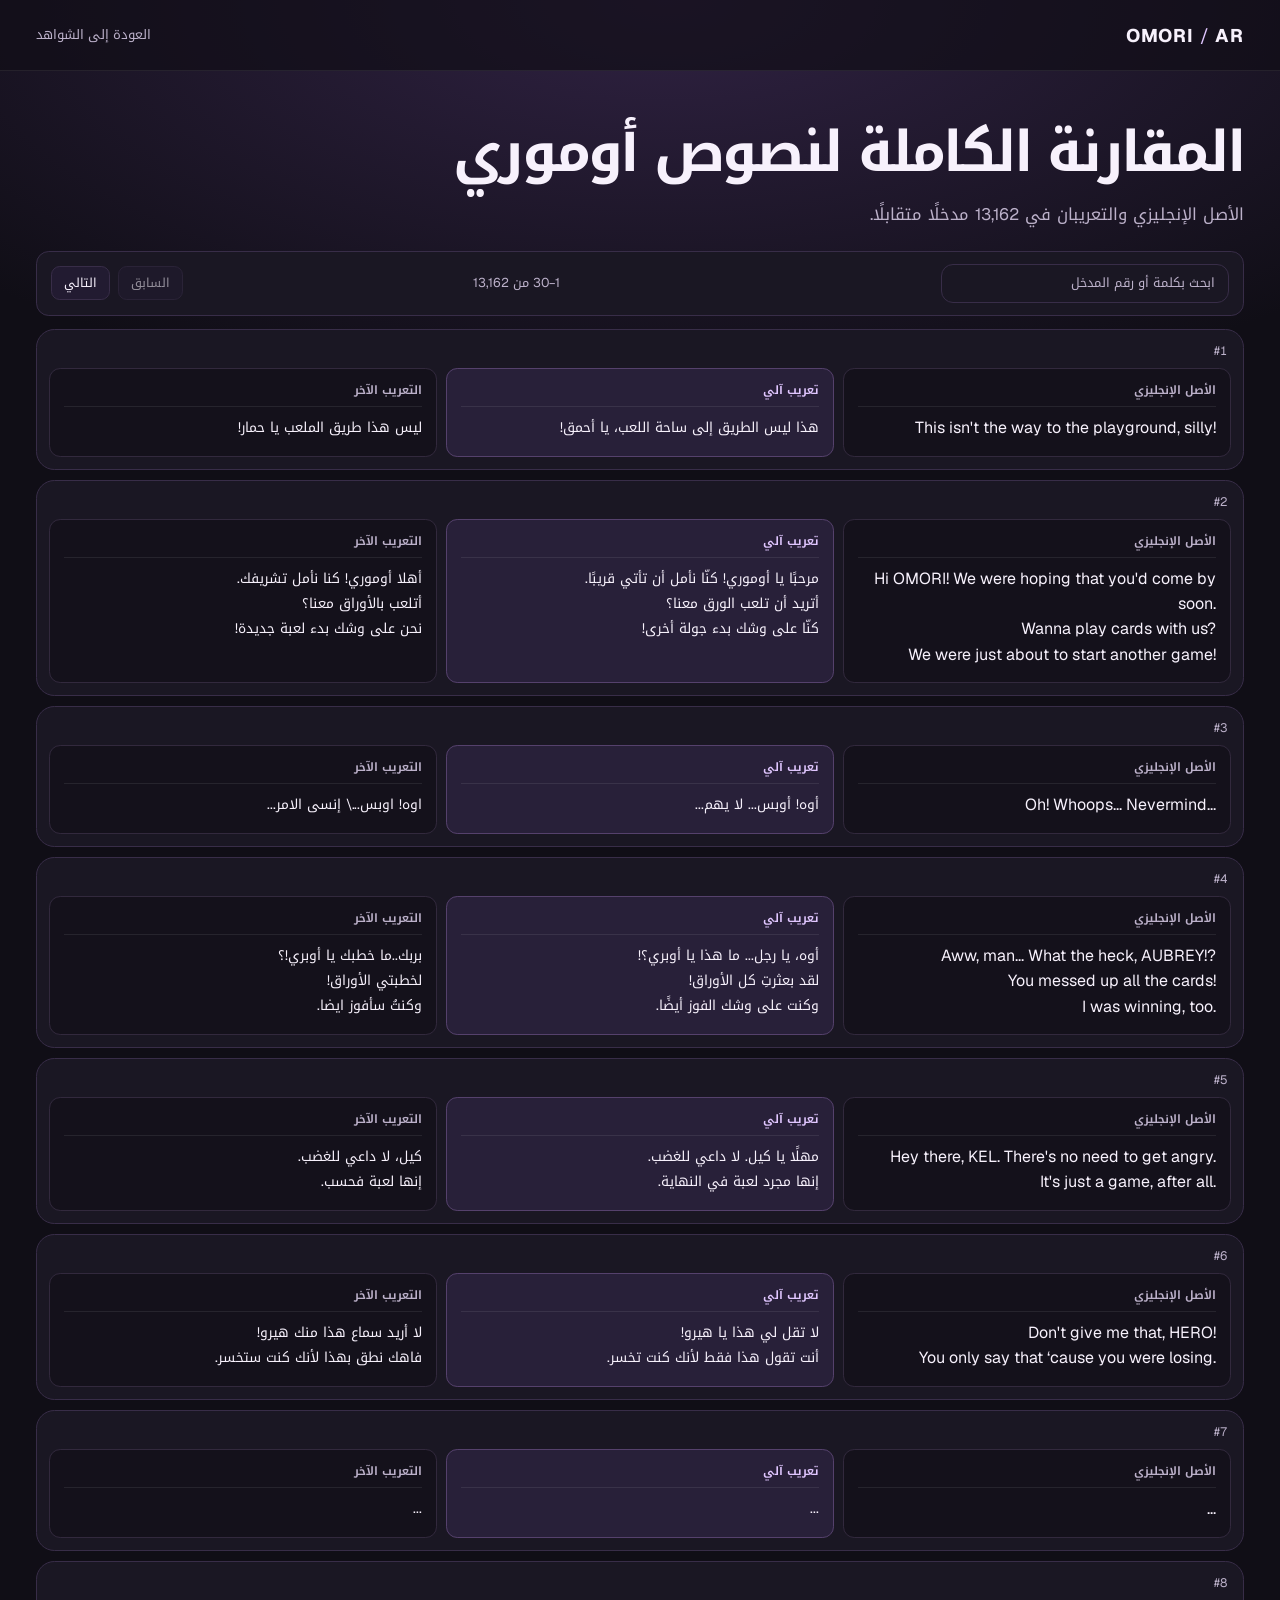
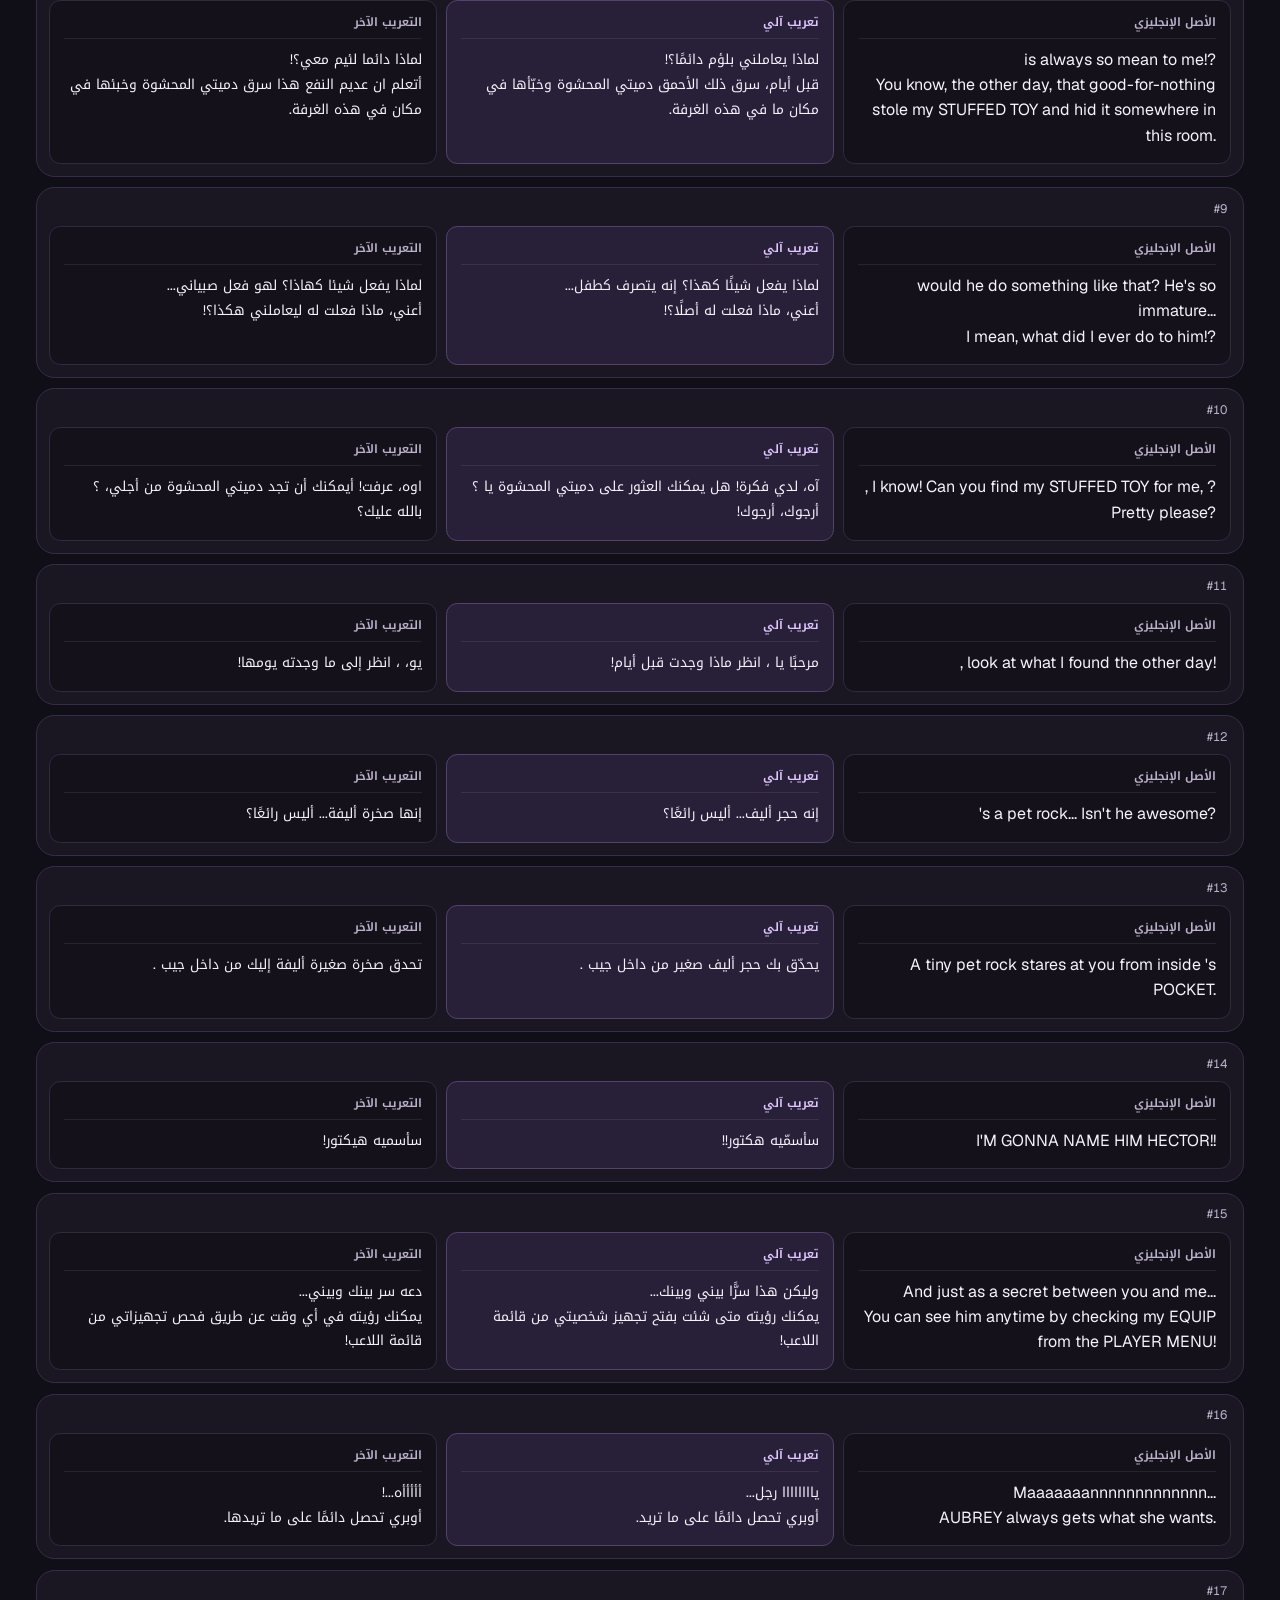
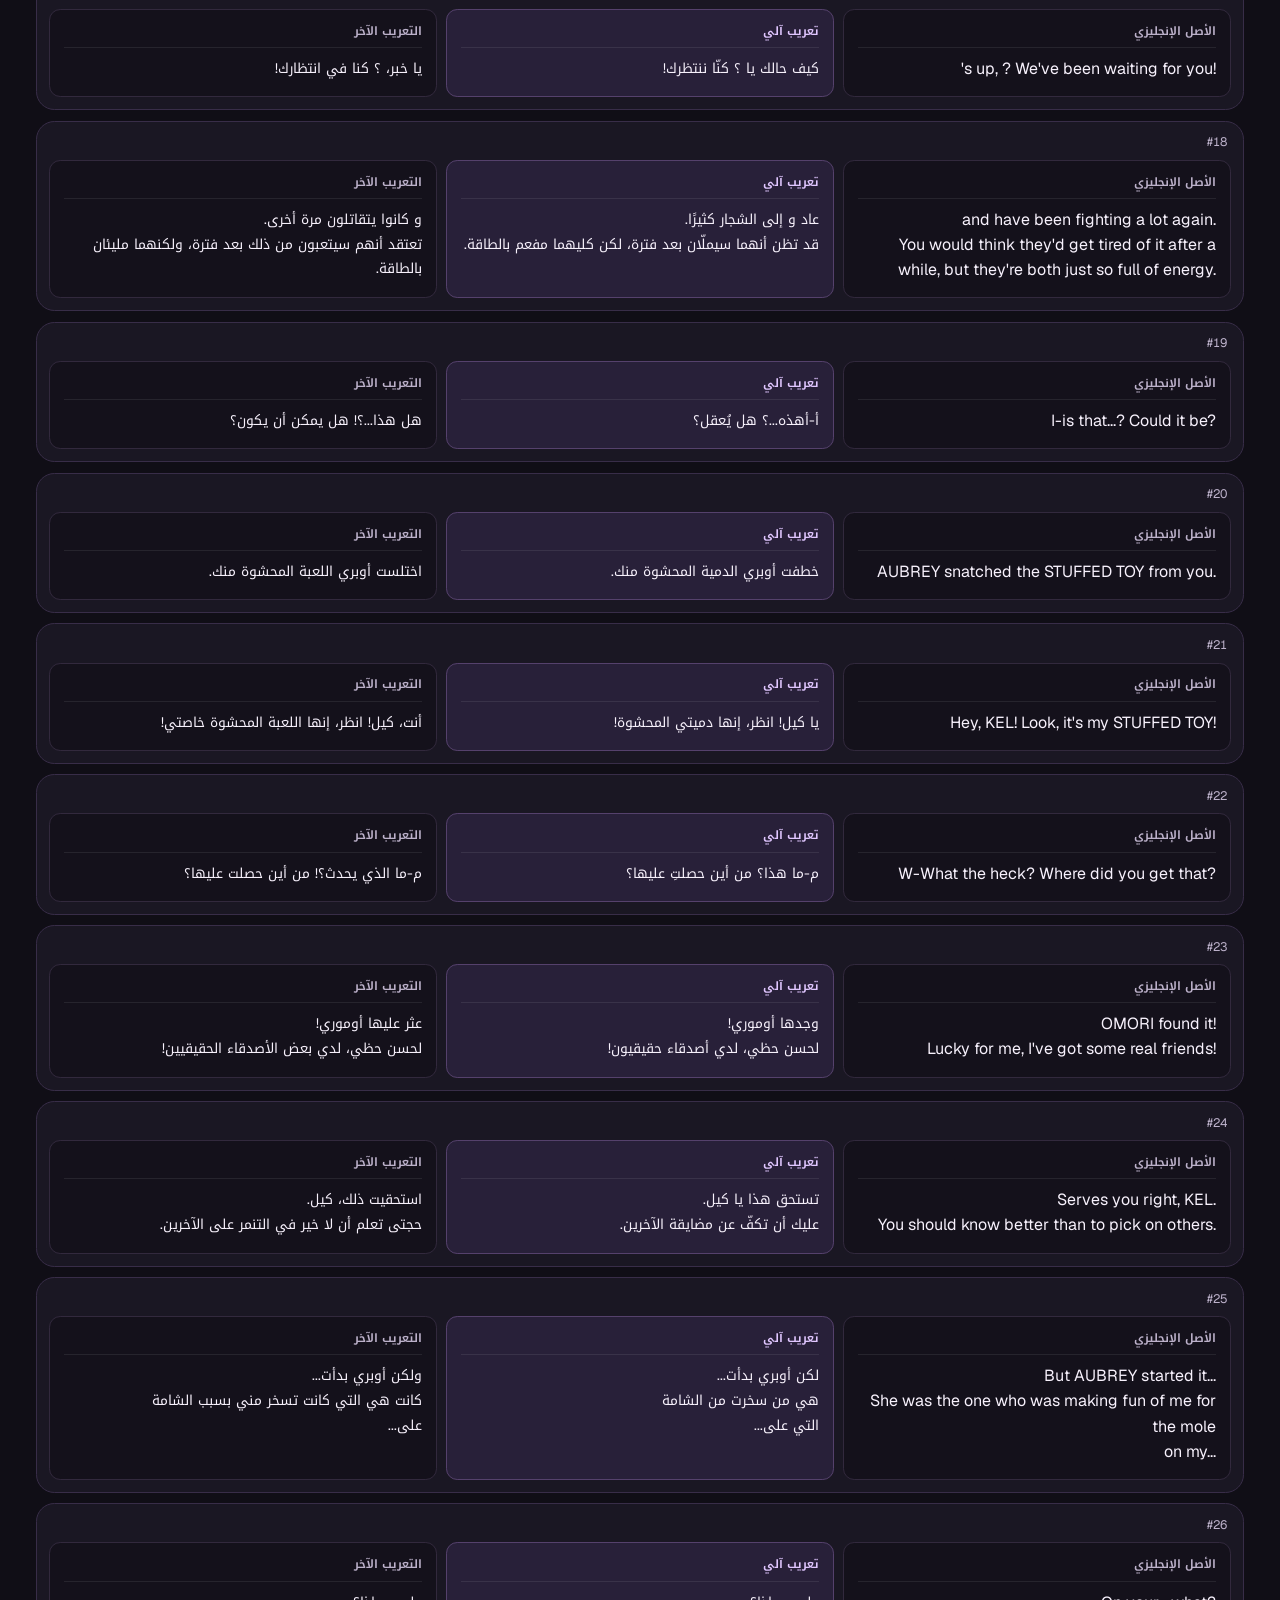
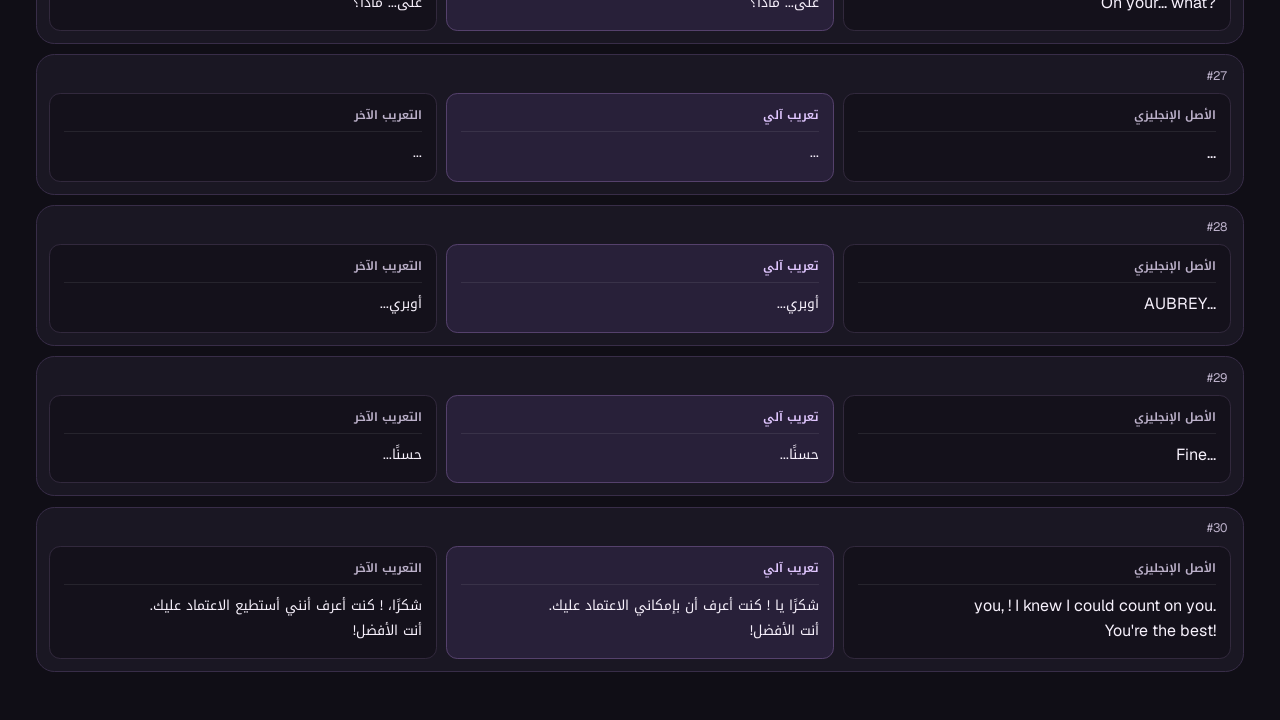
==== full-comparison.html @ 099963fe "Publish complete side-by-side OMORI comparison" ====
<!doctype html>
<html lang="ar" dir="rtl">
<head>
  <meta charset="utf-8">
  <meta name="viewport" content="width=device-width, initial-scale=1">
  <meta name="color-scheme" content="dark">
  <meta name="theme-color" content="#100e16">
  <meta name="description" content="قارن النص الإنجليزي والتعريبين الكاملين لأوموري مدخلًا بمدخل.">
  <title>المقارنة الكاملة لنصوص أوموري</title>
  <link rel="icon" type="image/webp" href="./omori.webp">
  <link rel="stylesheet" href="./site.css">
  <link rel="stylesheet" href="./language.css?v=71cc8d64e24a">
  <script type="module" src="./translation-reader.js?v=12373543cf02"></script>
</head>
<body>
  <a class="skip" href="#main">تخطّ إلى المحتوى</a>
  <header class="header">
    <div class="shell header-inner">
      <a class="wordmark" href="./" lang="en" dir="ltr">OMORI<span> / </span>AR</a>
      <nav aria-label="روابط المقارنة"><a href="./#examples">العودة إلى الشواهد</a></nav>
    </div>
  </header>
  <main id="main" class="shell full-comparison">
    <h1>المقارنة الكاملة لنصوص أوموري</h1>
    <p class="intro">الأصل الإنجليزي والتعريبان في <bdi>13,162</bdi> مدخلًا متقابلًا.</p>
    <section id="translation-reader" aria-label="مدخلات المقارنة" data-count="13162"
      data-english="./english.txt?v=31cb0bd887ad" data-machine="./machine-translation.txt?v=28615139e77d"
      data-other="./other-translation.txt?v=407d1eb62c1a">
      <div class="translation-controls">
        <label class="search">
          <span class="sr-only">ابحث في النصوص الثلاثة</span>
          <input type="search" id="translation-search" placeholder="ابحث بكلمة أو رقم المدخل" disabled>
        </label>
        <output id="translation-status" role="status">جارٍ تحميل النصوص…</output>
        <div class="translation-pagination" role="group" aria-label="التنقل بين صفحات النصوص">
          <button type="button" id="translation-prev" disabled>السابق</button>
          <button type="button" id="translation-next" disabled>التالي</button>
          <button type="button" id="translation-retry" hidden>إعادة المحاولة</button>
        </div>
      </div>
      <ol id="translation-rows" class="translation-rows" tabindex="-1" aria-label="النصوص المتقابلة"></ol>
      <noscript>
        <p>فعّل JavaScript للتصفّح جنبًا إلى جنب، أو افتح الملفات النصية.</p>
        <ul>
          <li><a href="./english.txt">الأصل الإنجليزي</a></li>
          <li><a href="./machine-translation.txt">تعريب آلي</a></li>
          <li><a href="./other-translation.txt">التعريب الآخر</a></li>
        </ul>
      </noscript>
    </section>
  </main>
</body>
</html>
---- site.css ----
@font-face {
  font-family: Kufi;
  src: url("./NotoKufiArabic.woff2") format("woff2");
  font-style: normal;
  font-weight: 100 900;
  font-display: swap;
}
@font-face {
  font-family: Geist;
  src: url("./Geist.woff2") format("woff2");
  font-style: normal;
  font-weight: 100 900;
  font-display: swap;
}
:root {
  color-scheme: dark;
  --bg: #100e16;
  --panel: #1a1723;
  --panel-light: #221b31;
  --line: #382d48;
  --ink: #f7f1fc;
  --muted: #bcb1ca;
  --accent: #e0c6ff;
  --sans: Kufi, Geist, system-ui, sans-serif;
  --latin: Geist, system-ui, sans-serif;
}
* { box-sizing: border-box; }
[hidden] { display: none !important; }
html { scroll-behavior: smooth; }
body {
  margin: 0;
  color: var(--ink);
  background: radial-gradient(ellipse 80% 28rem at 52% 0%, #302243 0, transparent 92%), var(--bg);
  font-family: var(--sans);
  line-height: 1.8;
}
a { color: inherit; }
button, input { font: inherit; }
button { cursor: pointer; }
:focus-visible { outline: 2px solid var(--accent); outline-offset: 4px; }
.shell { width: min(1220px, calc(100% - 72px)); margin-inline: auto; }
.skip { position: absolute; inset-inline-start: 16px; top: 12px; z-index: 3; transform: translateY(-150%); background: var(--ink); color: var(--bg); padding: .45rem .85rem; }
.skip:focus { transform: none; }
.header { border-bottom: 1px solid #ffffff13; background: #100e16b0; }
.header-inner { display: flex; align-items: center; justify-content: space-between; gap: 1rem; min-height: 70px; }
.wordmark { font: 750 1.15rem var(--latin); letter-spacing: .045em; text-decoration: none; white-space: nowrap; }
.wordmark span { color: var(--accent); font-weight: 400; }
.header nav { display: flex; gap: clamp(.75rem, 3vw, 1.8rem); font-size: .82rem; }
.header nav a { color: var(--muted); text-decoration: none; }
.header nav a:hover { color: var(--ink); }
.hero {
  display: grid;
  grid-template-columns: 1.1fr 1fr;
  gap: clamp(2rem, 5vw, 4.2rem);
  align-items: center;
  padding-block: clamp(2.8rem, 8vw, 6.4rem);
}
.eyebrow { width: fit-content; color: var(--accent); font: 700 .94rem var(--latin); letter-spacing: .22em; margin: 0 0 1rem; }
h1, h2, h3, h4, p { margin: 0; }
h1 { font-size: clamp(2.5rem, 5.6vw, 4.8rem); line-height: 1.32; letter-spacing: -.05em; text-wrap: balance; }
h1 span { color: var(--accent); display: block; }
.intro { max-width: 39rem; margin-block: 1.35rem 1.6rem; color: var(--muted); font-size: clamp(.91rem, 1.5vw, 1.04rem); }
.primary-link {
  display: inline-flex;
  align-items: center;
  gap: 1rem;
  border-radius: .8rem;
  padding: .68rem 1.13rem;
  color: #1b1127;
  background: var(--accent);
  text-decoration: none;
  font-size: .86rem;
  font-weight: 750;
}
.primary-link:hover { background: #f1dfff; }
.hero-aside { display: grid; grid-template-rows: auto auto; gap: .8rem; min-width: 0; }
.cover {
  display: block;
  width: 100%;
  height: auto;
  aspect-ratio: 16 / 8;
  object-fit: cover;
  object-position: center;
  border: 1px solid #554568;
  border-radius: 1.2rem;
  box-shadow: 0 20px 60px #0c071360;
}
.metric {
  display: grid;
  grid-template-columns: 1fr auto;
  align-items: center;
  gap: .1rem .9rem;
  padding: 1.1rem 1.25rem;
  border-radius: 1rem;
  border: 1px solid #4e3d65;
  background: linear-gradient(135deg, #292035, #1b1628);
}
.metric-label { font-size: .89rem; color: var(--ink); font-weight: 700; }
.metric-number { grid-row: span 2; font: 680 clamp(2.3rem, 4.8vw, 3.95rem)/1 var(--latin); letter-spacing: -.06em; color: var(--accent); }
.metric-number span { font-size: .62em; margin-left: .12em; }
.metric p, .metric a { color: var(--muted); font-size: .77rem; }
.metric a { justify-self: start; margin-top: .35rem; text-underline-offset: .18rem; }
.metric bdi, .entry, #count { font-variant-numeric: tabular-nums; }
.examples, .method { scroll-margin-top: 2rem; }
.section-head { display: flex; gap: 1rem; align-items: end; justify-content: space-between; border-top: 1px solid var(--line); padding-top: 2.4rem; margin-bottom: 1.25rem; }
h2 { font-size: clamp(1.5rem, 3vw, 2.28rem); line-height: 1.55; letter-spacing: -.035em; }
.section-note { color: var(--muted); font-size: .8rem; margin-top: .38rem; }
#count { color: var(--muted); white-space: nowrap; font-size: .8rem; padding-bottom: .2rem; }
.controls { display: flex; flex-wrap: wrap; align-items: center; justify-content: space-between; gap: .9rem; margin-bottom: 1.25rem; }
.filters { display: flex; flex-wrap: wrap; gap: .45rem; }
.filters button {
  padding: .35rem .7rem;
  border: 1px solid var(--line);
  border-radius: 1.1rem;
  background: #1b1723;
  color: var(--muted);
  font-size: .75rem;
}
.filters button:hover { border-color: var(--accent); }
.filters button[aria-pressed="true"] { background: var(--accent); color: #221631; border-color: var(--accent); font-weight: 700; }
.search input {
  width: min(18rem, 100%);
  padding: .43rem .8rem;
  background: var(--panel);
  border: 1px solid var(--line);
  color: var(--ink);
  border-radius: .75rem;
  font-size: .8rem;
}
.search input::placeholder { color: var(--muted); opacity: 1; }
.sr-only { position: absolute; width: 1px; height: 1px; padding: 0; overflow: hidden; clip-path: inset(50%); white-space: nowrap; }
#cards { display: grid; gap: .95rem; }
.card { border: 1px solid var(--line); border-radius: 1.15rem; background: var(--panel); scroll-margin-top: 1.2rem; overflow: hidden; }
.card:target { border-color: var(--accent); }
.card-head { display: flex; align-items: center; justify-content: space-between; flex-wrap: wrap; gap: .35rem 1rem; padding: 1.05rem 1.2rem .9rem; }
.category { color: var(--accent); font-size: .72rem; font-weight: 600; }
h3 { margin-top: .12rem; font-size: 1.18rem; line-height: 1.55; }
.entry { color: var(--muted); font-size: .77rem; text-decoration: none; }
.entry:hover { color: var(--accent); text-decoration: underline; }
.quotes { display: grid; grid-template-columns: repeat(3, minmax(0, 1fr)); gap: .55rem; padding-inline: .75rem; }
.quote { min-width: 0; padding: .8rem .88rem .95rem; border-radius: .7rem; background: #14111b; border: 1px solid #32293d; }
.quote-h { background: #282039; border-color: #55416c; }
.quote h4 { color: var(--muted); font-size: .72rem; font-weight: 650; margin: 0 0 .6rem; padding-bottom: .43rem; border-bottom: 1px solid #ffffff14; }
.quote-h h4 { color: var(--accent); }
.lines { display: grid; gap: .55rem; font-size: .86rem; }
.lines p { white-space: pre-line; overflow-wrap: anywhere; }
.lines p + p { border-top: 1px solid #ffffff12; padding-top: .55rem; }
.lines[lang="en"] { font: 400 1rem/1.57 var(--latin); }
.reason { color: var(--muted); font-size: .82rem; margin: .8rem 1.2rem 1rem; }
.reason strong { color: var(--ink); font-weight: 700; margin-inline-end: .4rem; }
.empty { color: var(--muted); padding: 2rem 1rem; text-align: center; border: 1px dashed var(--line); border-radius: 1rem; }
.method { margin-block: 3.4rem 1.8rem; display: flex; align-items: start; justify-content: space-between; gap: 1.2rem; background: var(--panel); border: 1px solid var(--line); border-radius: 1.2rem; padding: clamp(1.05rem, 3vw, 2rem); }
.method p { max-width: 62rem; margin-top: .6rem; color: var(--muted); font-size: .88rem; }
.method strong { color: var(--accent); }
.method .section-note { font-size: .76rem; }
.method a { white-space: nowrap; color: var(--accent); font-size: .78rem; text-underline-offset: .2rem; }
.footer { padding-block: 1.1rem 1.8rem; font-size: .74rem; color: var(--muted); }
@media (max-width: 760px) {
  .shell { width: calc(100% - 32px); }
  .hero { grid-template-columns: 1fr; gap: 1.6rem; }
  h1 span { display: inline; }
  .hero-aside { grid-template-columns: minmax(0, 1fr) minmax(0, 1.15fr); grid-template-rows: 1fr; }
  .cover { aspect-ratio: auto; height: 100%; max-height: 180px; }
  .metric { grid-template-columns: 1fr; gap: .4rem; padding: .85rem; }
  .metric-number { grid-row: auto; }
  .metric-label { font-size: .72rem; }
  .metric a, .metric p { font-size: .68rem; }
  .quotes { grid-template-columns: 1fr; }
  .method { flex-direction: column; }
}
@media (max-width: 360px) {
  .header-inner { gap: .45rem; }
  .header nav { gap: .65rem; font-size: .7rem; }
  .wordmark { font-size: .95rem; }
  .hero-aside { grid-template-columns: 1fr; }
  .metric { grid-template-columns: 1fr auto; }
  .metric-number { grid-row: span 2; }
}
@media (prefers-reduced-motion: reduce) {
  html { scroll-behavior: auto; }
}
---- language.css ----
.quote-a { background: #231923; border-color: #674056; }
.quote-a h4 { color: #f9bfd6; }
.quote .error {
  color: #ffedf4;
  background: #7f2e54;
  border-bottom: 2px solid #ffa7cb;
  border-radius: .23rem;
  padding-inline: .22em;
  box-decoration-break: clone;
  -webkit-box-decoration-break: clone;
  font-weight: 700;
}
.examples + .method { margin-bottom: 3rem; }

.translation-link { display: flex; align-items: center; justify-content: space-between; gap: 1rem; flex-wrap: wrap; margin-block: 0 3rem; padding: 1.35rem; border: 1px solid var(--line); border-radius: 1rem; background: var(--panel); scroll-margin-top: 2rem; }
.full-comparison { padding-block: 2.8rem 3rem; }
.full-comparison h1 { font-size: clamp(1.85rem, 4.8vw, 3.5rem); }
.full-comparison .intro { margin-block: .65rem 1.3rem; }
.translation-controls { position: sticky; top: 0; z-index: 2; display: flex; align-items: center; justify-content: space-between; gap: .6rem; flex-wrap: wrap; padding: .75rem .9rem; margin-bottom: .85rem; background: var(--panel); border: 1px solid var(--line); border-radius: .8rem; }
.translation-controls output { color: var(--muted); font-size: .8rem; }
.translation-pagination { display: flex; gap: .45rem; align-items: center; flex-wrap: wrap; }
.translation-pagination button { border: 1px solid var(--line); border-radius: .55rem; background: var(--panel-light); color: var(--ink); padding: .3rem .75rem; font-size: .78rem; }
.translation-pagination button:disabled { opacity: .55; cursor: default; }
.translation-rows { display: grid; gap: .65rem; list-style: none; margin: 0; padding: 0; scroll-margin-top: 6rem; }
.translation-row { padding: .6rem 0 .75rem; }
.translation-entry { display: block; padding: 0 1rem .4rem; }
.translation-label { color: var(--muted); font-size: .72rem; font-weight: 650; letter-spacing: normal; margin-bottom: .5rem; padding-bottom: .4rem; border-bottom: 1px solid #ffffff14; }
.translation-row .quote-a { background: #14111b; border-color: #32293d; }
.translation-row .quote-h .translation-label { color: var(--accent); }
@media (max-width: 480px) {
  .header nav { flex-wrap: wrap; justify-content: flex-end; gap: .2rem .65rem; }
  .translation-controls .search { width: 100%; }
  .translation-controls .search input { width: 100%; }
  .translation-rows { scroll-margin-top: 8rem; }
}
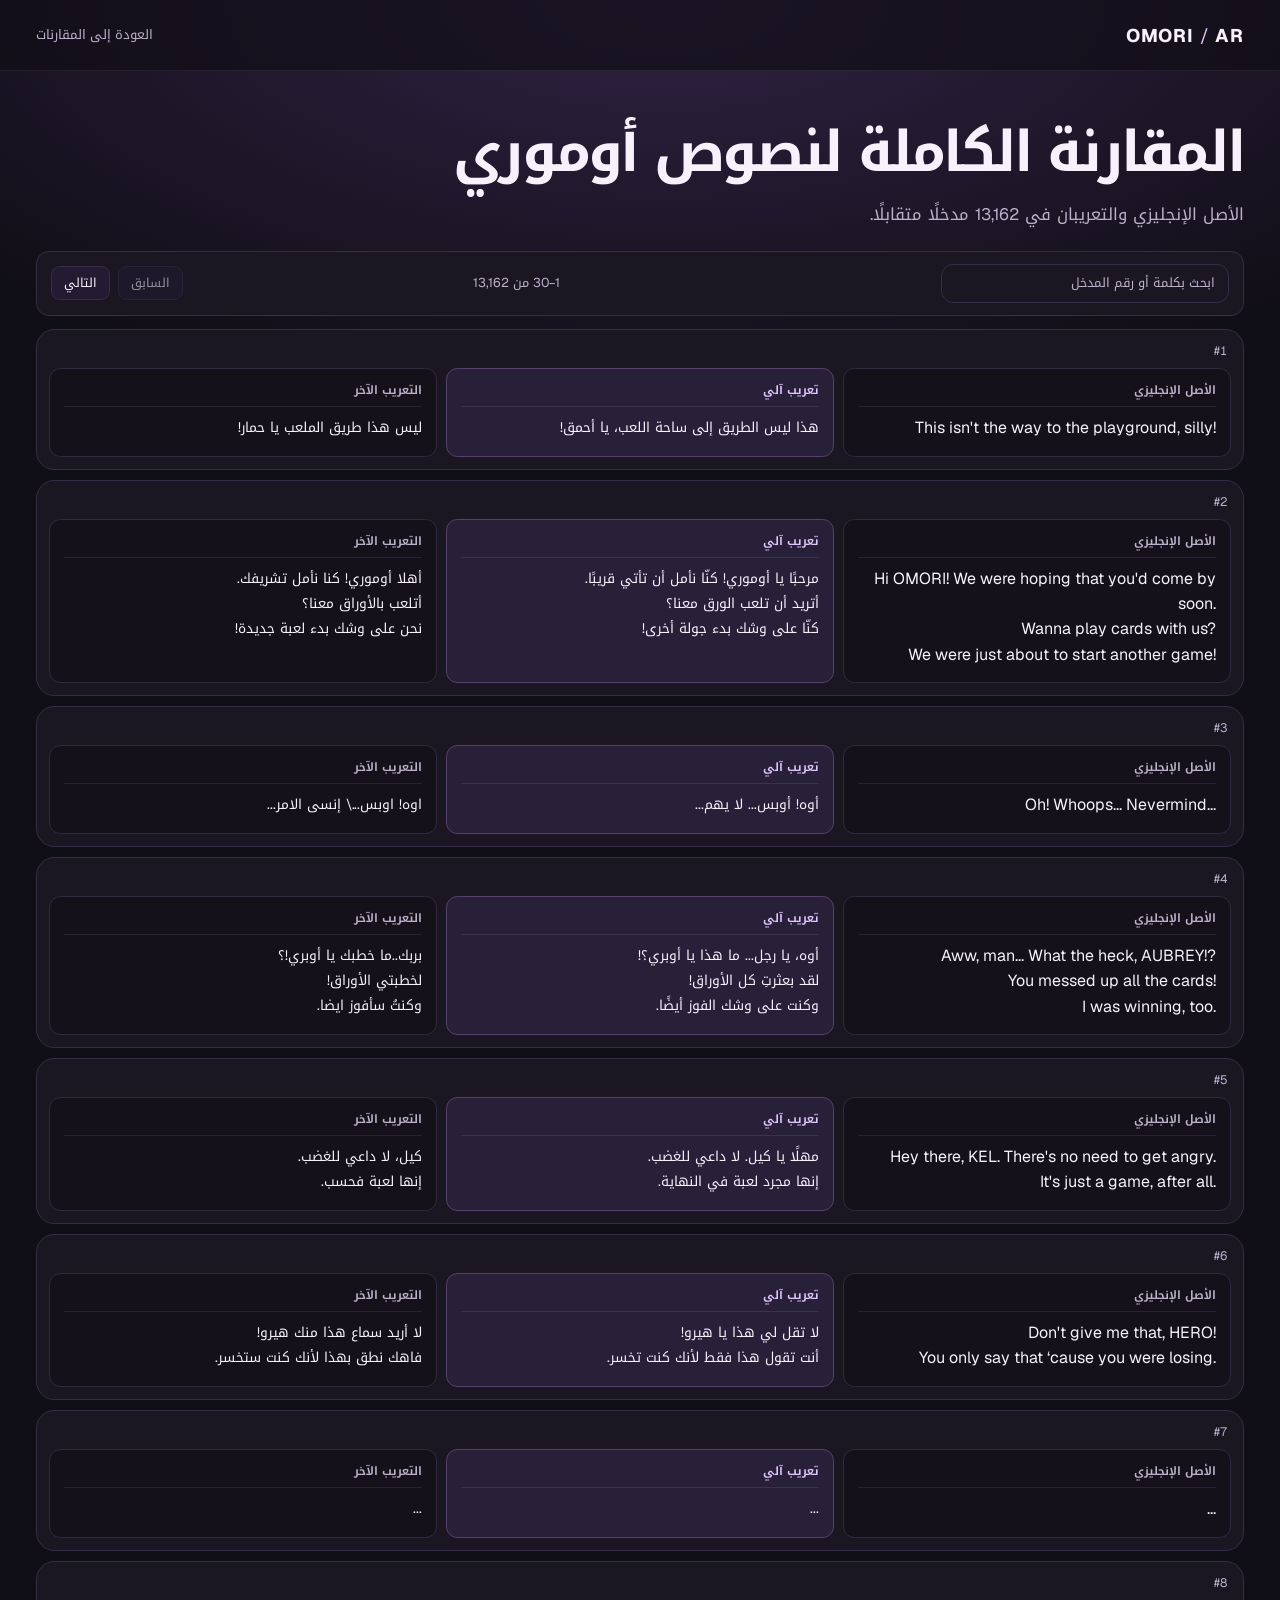
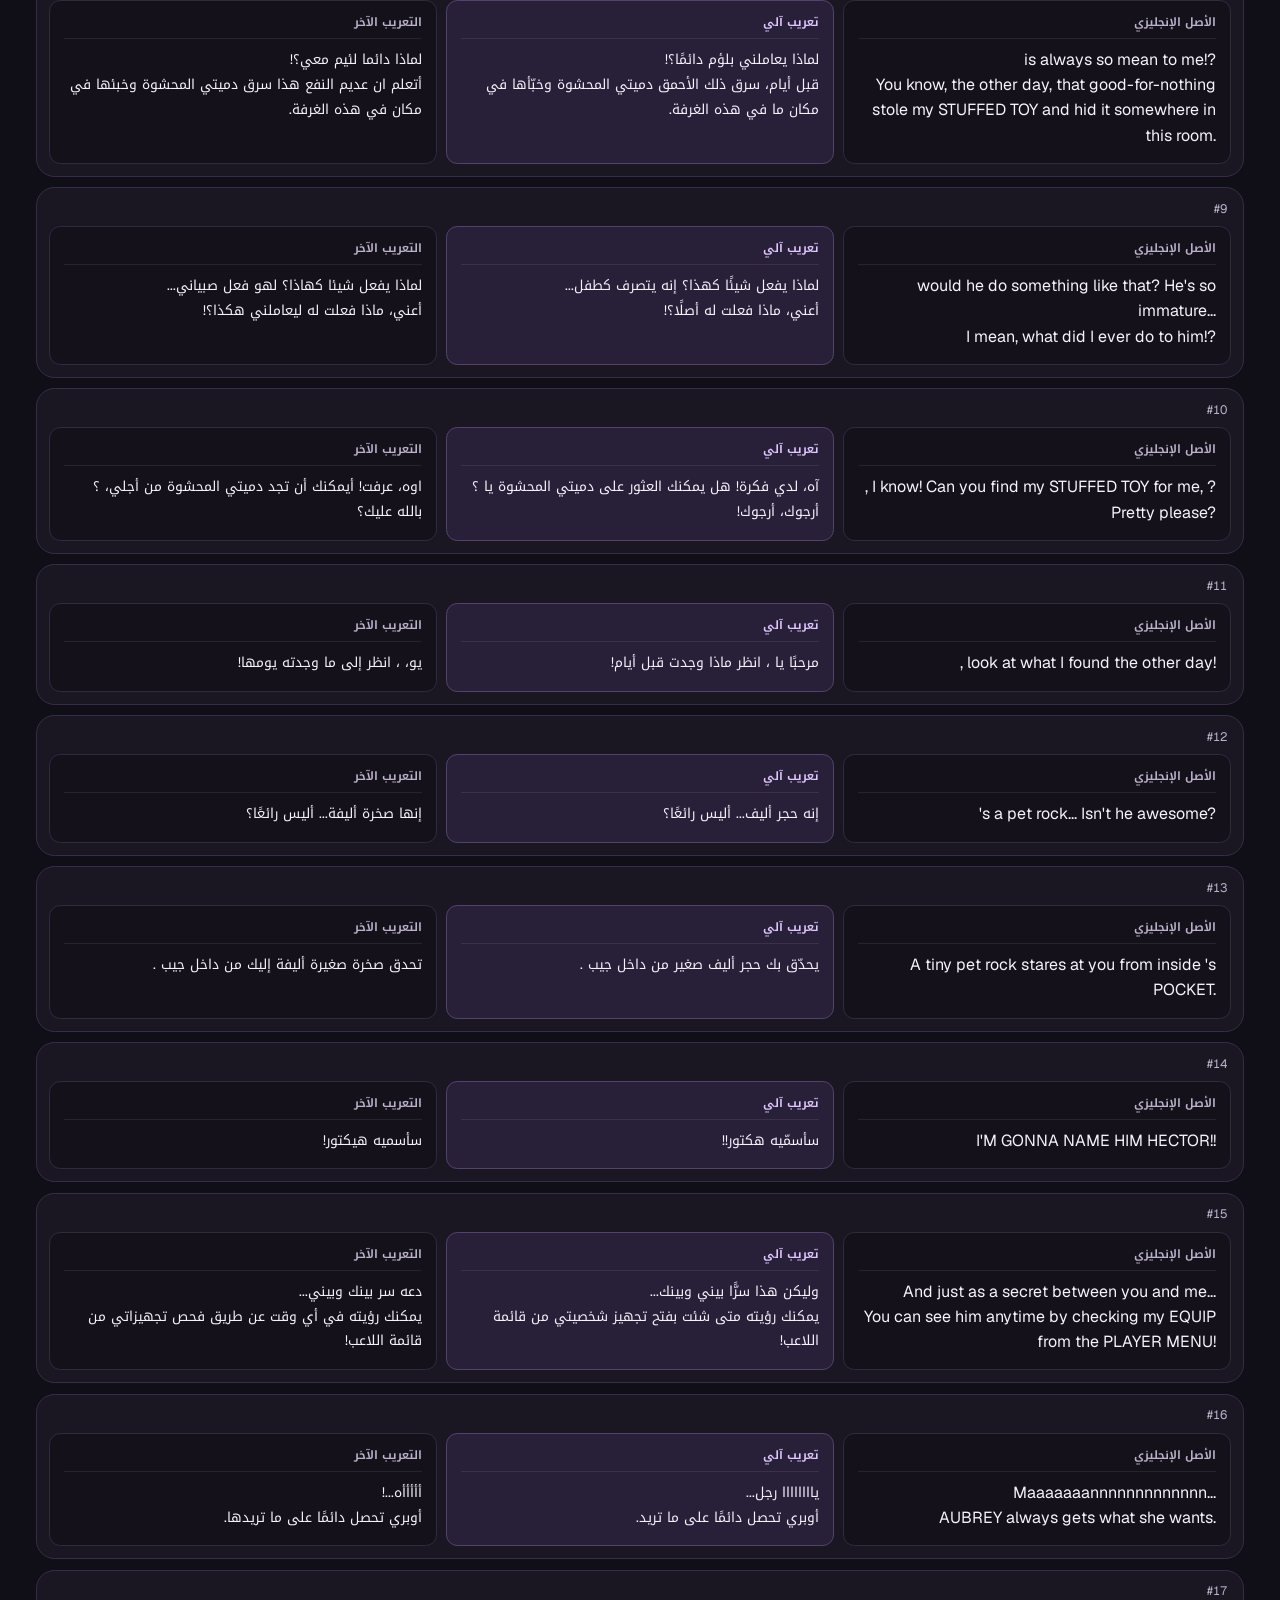
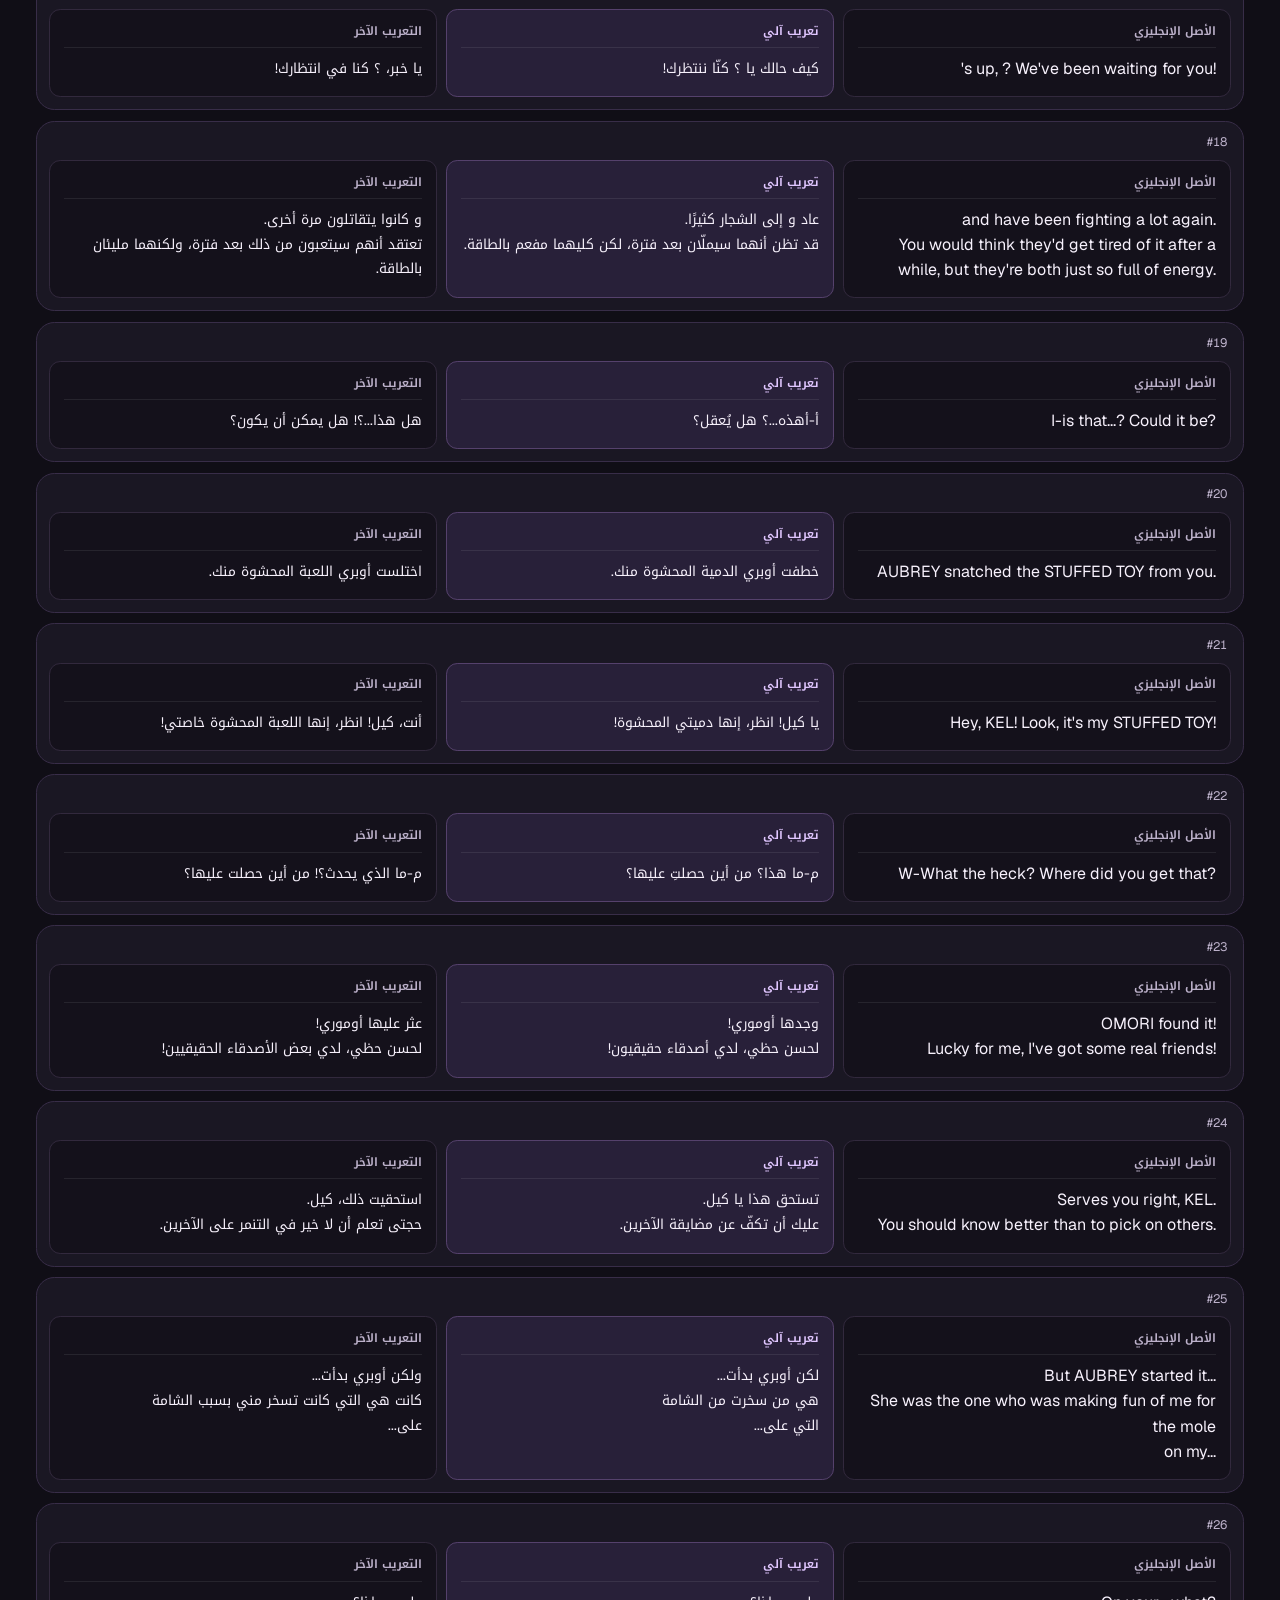
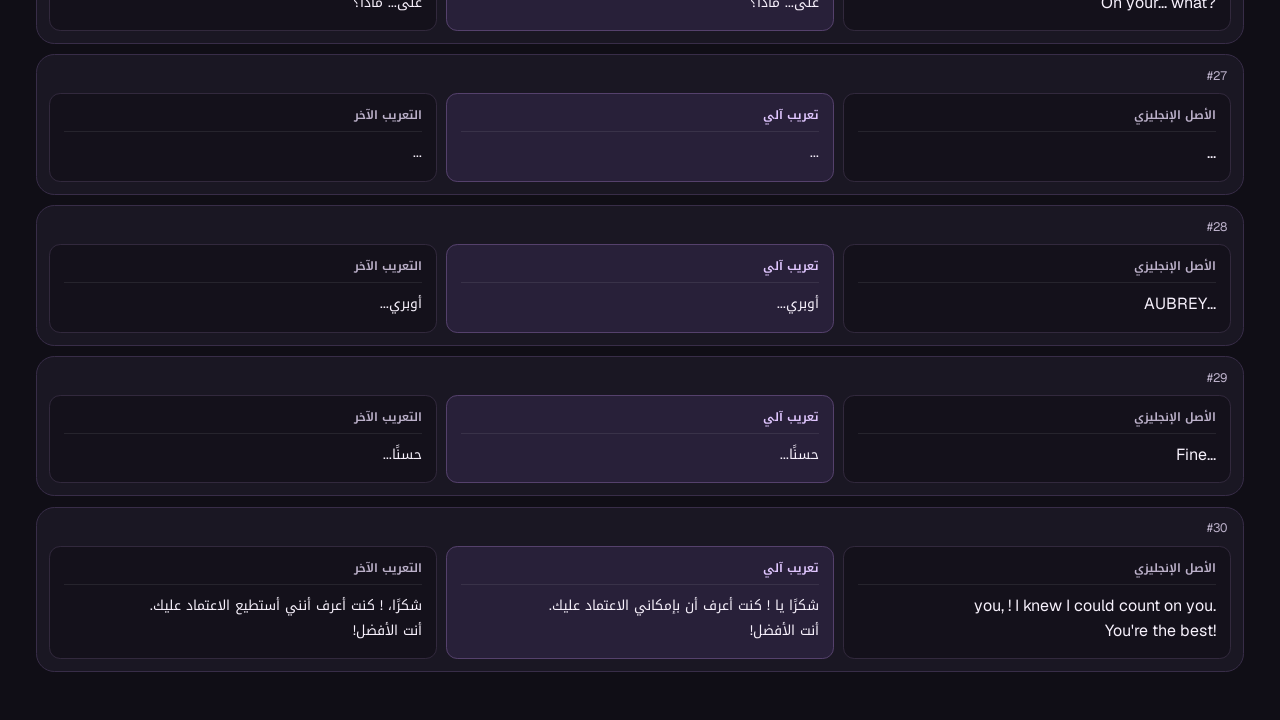
==== commit a20922d8: "Use neutral copy and two-column examples" ====
--- a/full-comparison.html
+++ b/full-comparison.html
@@ -9,7 +9,7 @@
   <title>المقارنة الكاملة لنصوص أوموري</title>
   <link rel="icon" type="image/webp" href="./omori.webp">
   <link rel="stylesheet" href="./site.css">
-  <link rel="stylesheet" href="./language.css?v=71cc8d64e24a">
+  <link rel="stylesheet" href="./language.css?v=63a0277308e3">
   <script type="module" src="./translation-reader.js?v=12373543cf02"></script>
 </head>
 <body>
@@ -17,7 +17,7 @@
   <header class="header">
     <div class="shell header-inner">
       <a class="wordmark" href="./" lang="en" dir="ltr">OMORI<span> / </span>AR</a>
-      <nav aria-label="روابط المقارنة"><a href="./#examples">العودة إلى الشواهد</a></nav>
+      <nav aria-label="روابط المقارنة"><a href="./#examples">العودة إلى المقارنات</a></nav>
     </div>
   </header>
   <main id="main" class="shell full-comparison">
--- a/language.css
+++ b/language.css
@@ -33,3 +33,11 @@
   .translation-controls .search input { width: 100%; }
   .translation-rows { scroll-margin-top: 8rem; }
 }
+
+.hero-copy > .primary-link { margin-top: 1.45rem; }
+.examples .quote { background: #1d1727; border-color: #45364f; }
+.examples .quote h4 { color: var(--accent); }
+.examples .quote .error { color: var(--ink); background: #514064; border-bottom-color: #b6a0d4; }
+@media (min-width: 761px) {
+  .examples .quotes { grid-template-columns: repeat(2, minmax(0, 1fr)); }
+}
